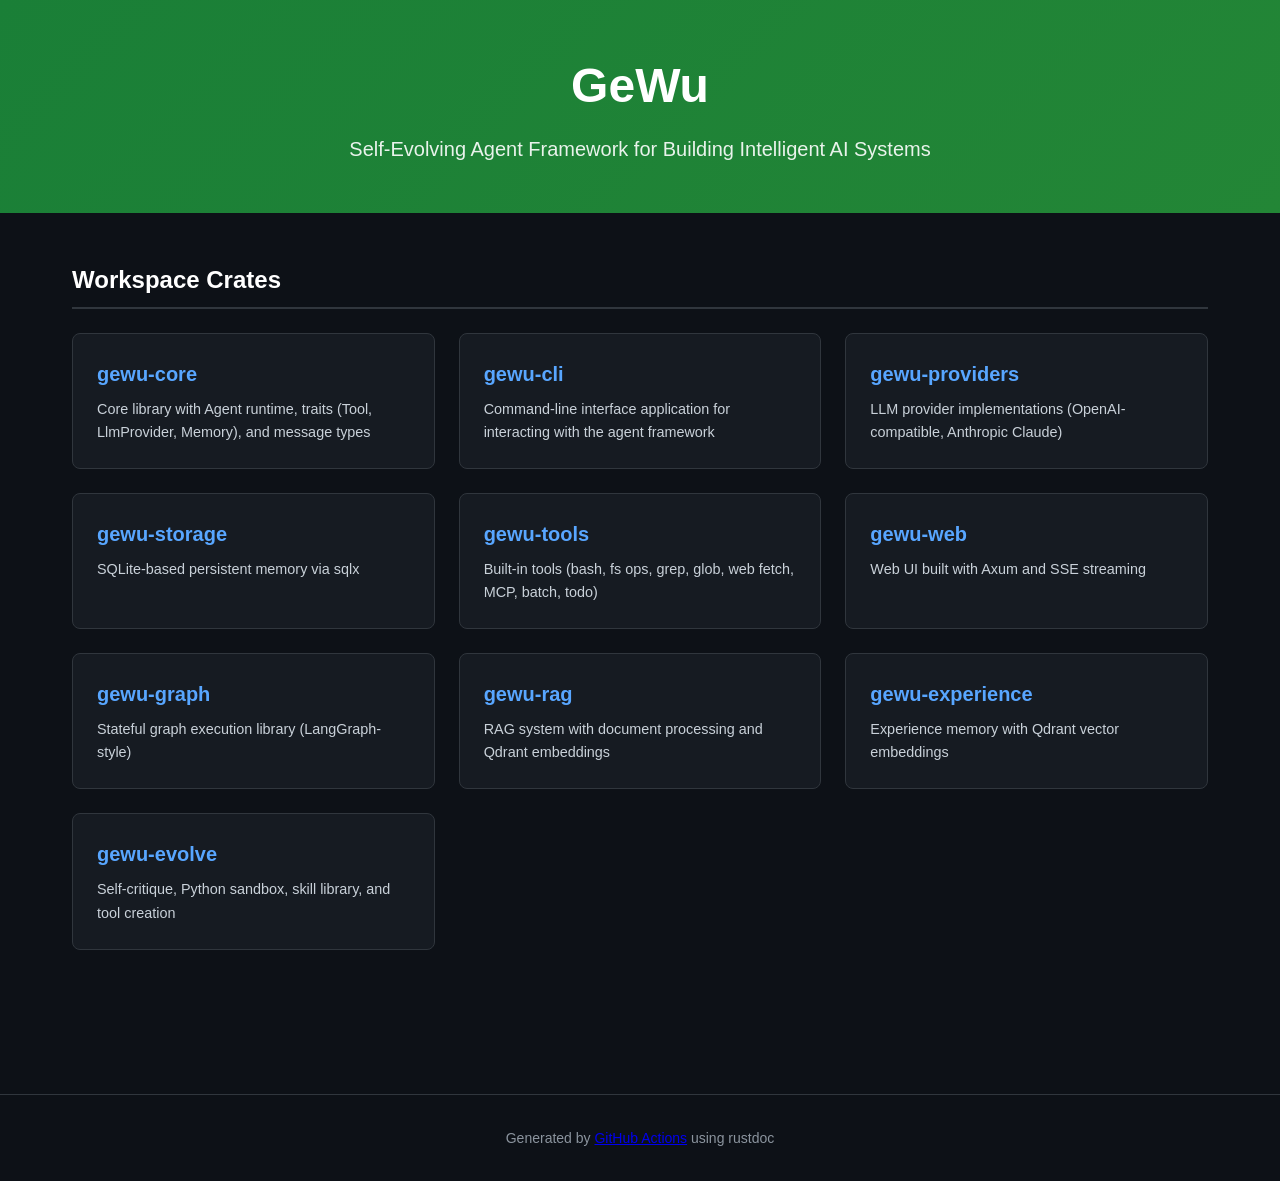
==== docs/index.html @ 14e0a1c6 "add index.html" ====
<!DOCTYPE html>
<html lang="en">
<head>
    <meta charset="UTF-8">
    <meta name="viewport" content="width=device-width, initial-scale=1.0">
    <title>GeWu - Self-Evolving Agent Framework</title>
    <style>
        :root {
            --bg-color: #0d1117;
            --text-color: #c9d1d9;
            --link-color: #58a6ff;
            --link-hover: #79c0ff;
            --card-bg: #161b22;
            --card-border: #30363d;
            --header-gradient-end: #238636;
            --header-gradient-start: #1a7f37;
        }
        * { box-sizing: border-box; margin: 0; padding: 0; }
        body {
            font-family: -apple-system, BlinkMacSystemFont, 'Segoe UI', Helvetica, Arial, sans-serif;
            background-color: var(--bg-color);
            color: var(--text-color);
            line-height: 1.6;
            min-height: 100vh;
        }
        .header {
            background: linear-gradient(135deg, var(--header-gradient-start), var(--header-gradient-end));
            padding: 3rem 2rem;
            text-align: center;
        }
        .header h1 {
            font-size: 3rem;
            color: #ffffff;
            margin-bottom: 0.5rem;
            font-weight: 700;
        }
        .header p {
            font-size: 1.25rem;
            color: rgba(255,255,255,0.9);
        }
        .container {
            max-width: 1200px;
            margin: 0 auto;
            padding: 3rem 2rem;
        }
        .section-title {
            font-size: 1.5rem;
            color: #ffffff;
            margin-bottom: 1.5rem;
            padding-bottom: 0.5rem;
            border-bottom: 2px solid var(--card-border);
        }
        .crates-grid {
            display: grid;
            grid-template-columns: repeat(auto-fill, minmax(300px, 1fr));
            gap: 1.5rem;
            margin-bottom: 3rem;
        }
        .crate-card {
            background: var(--card-bg);
            border: 1px solid var(--card-border);
            border-radius: 8px;
            padding: 1.5rem;
            transition: border-color 0.2s, transform 0.2s;
        }
        .crate-card:hover {
            border-color: var(--link-color);
            transform: translateY(-2px);
        }
        .crate-card h3 {
            color: var(--link-color);
            font-size: 1.25rem;
            margin-bottom: 0.5rem;
        }
        .crate-card h3 a {
            color: inherit;
            text-decoration: none;
        }
        .crate-card h3 a:hover {
            color: var(--link-hover);
            text-decoration: underline;
        }
        .crate-card p {
            font-size: 0.9rem;
            color: var(--text-color);
        }
        .footer {
            text-align: center;
            padding: 2rem;
            color: #8b949e;
            font-size: 0.875rem;
            border-top: 1px solid var(--card-border);
            margin-top: 3rem;
        }
        @media (max-width: 600px) {
            .header h1 { font-size: 2rem; }
            .crates-grid { grid-template-columns: 1fr; }
        }
    </style>
</head>
<body>
    <div class="header">
        <h1>GeWu</h1>
        <p>Self-Evolving Agent Framework for Building Intelligent AI Systems</p>
    </div>
    <div class="container">
        <h2 class="section-title">Workspace Crates</h2>
        <div class="crates-grid">
            <div class="crate-card">
                <h3><a href="gewu_core/index.html">gewu-core</a></h3>
                <p>Core library with Agent runtime, traits (Tool, LlmProvider, Memory), and message types</p>
            </div>
            <div class="crate-card">
                <h3><a href="gewu_cli/index.html">gewu-cli</a></h3>
                <p>Command-line interface application for interacting with the agent framework</p>
            </div>
            <div class="crate-card">
                <h3><a href="gewu_providers/index.html">gewu-providers</a></h3>
                <p>LLM provider implementations (OpenAI-compatible, Anthropic Claude)</p>
            </div>
            <div class="crate-card">
                <h3><a href="gewu_storage/index.html">gewu-storage</a></h3>
                <p>SQLite-based persistent memory via sqlx</p>
            </div>
            <div class="crate-card">
                <h3><a href="gewu_tools/index.html">gewu-tools</a></h3>
                <p>Built-in tools (bash, fs ops, grep, glob, web fetch, MCP, batch, todo)</p>
            </div>
            <div class="crate-card">
                <h3><a href="gewu_web/index.html">gewu-web</a></h3>
                <p>Web UI built with Axum and SSE streaming</p>
            </div>
            <div class="crate-card">
                <h3><a href="gewu_graph/index.html">gewu-graph</a></h3>
                <p>Stateful graph execution library (LangGraph-style)</p>
            </div>
            <div class="crate-card">
                <h3><a href="gewu_rag/index.html">gewu-rag</a></h3>
                <p>RAG system with document processing and Qdrant embeddings</p>
            </div>
            <div class="crate-card">
                <h3><a href="gewu_experience/index.html">gewu-experience</a></h3>
                <p>Experience memory with Qdrant vector embeddings</p>
            </div>
            <div class="crate-card">
                <h3><a href="gewu_evolve/index.html">gewu-evolve</a></h3>
                <p>Self-critique, Python sandbox, skill library, and tool creation</p>
            </div>
        </div>
    </div>
    <div class="footer">
        Generated by <a href="https://github.com/actions/upload-pages-artifact">GitHub Actions</a> using rustdoc
    </div>
</body>
</html>
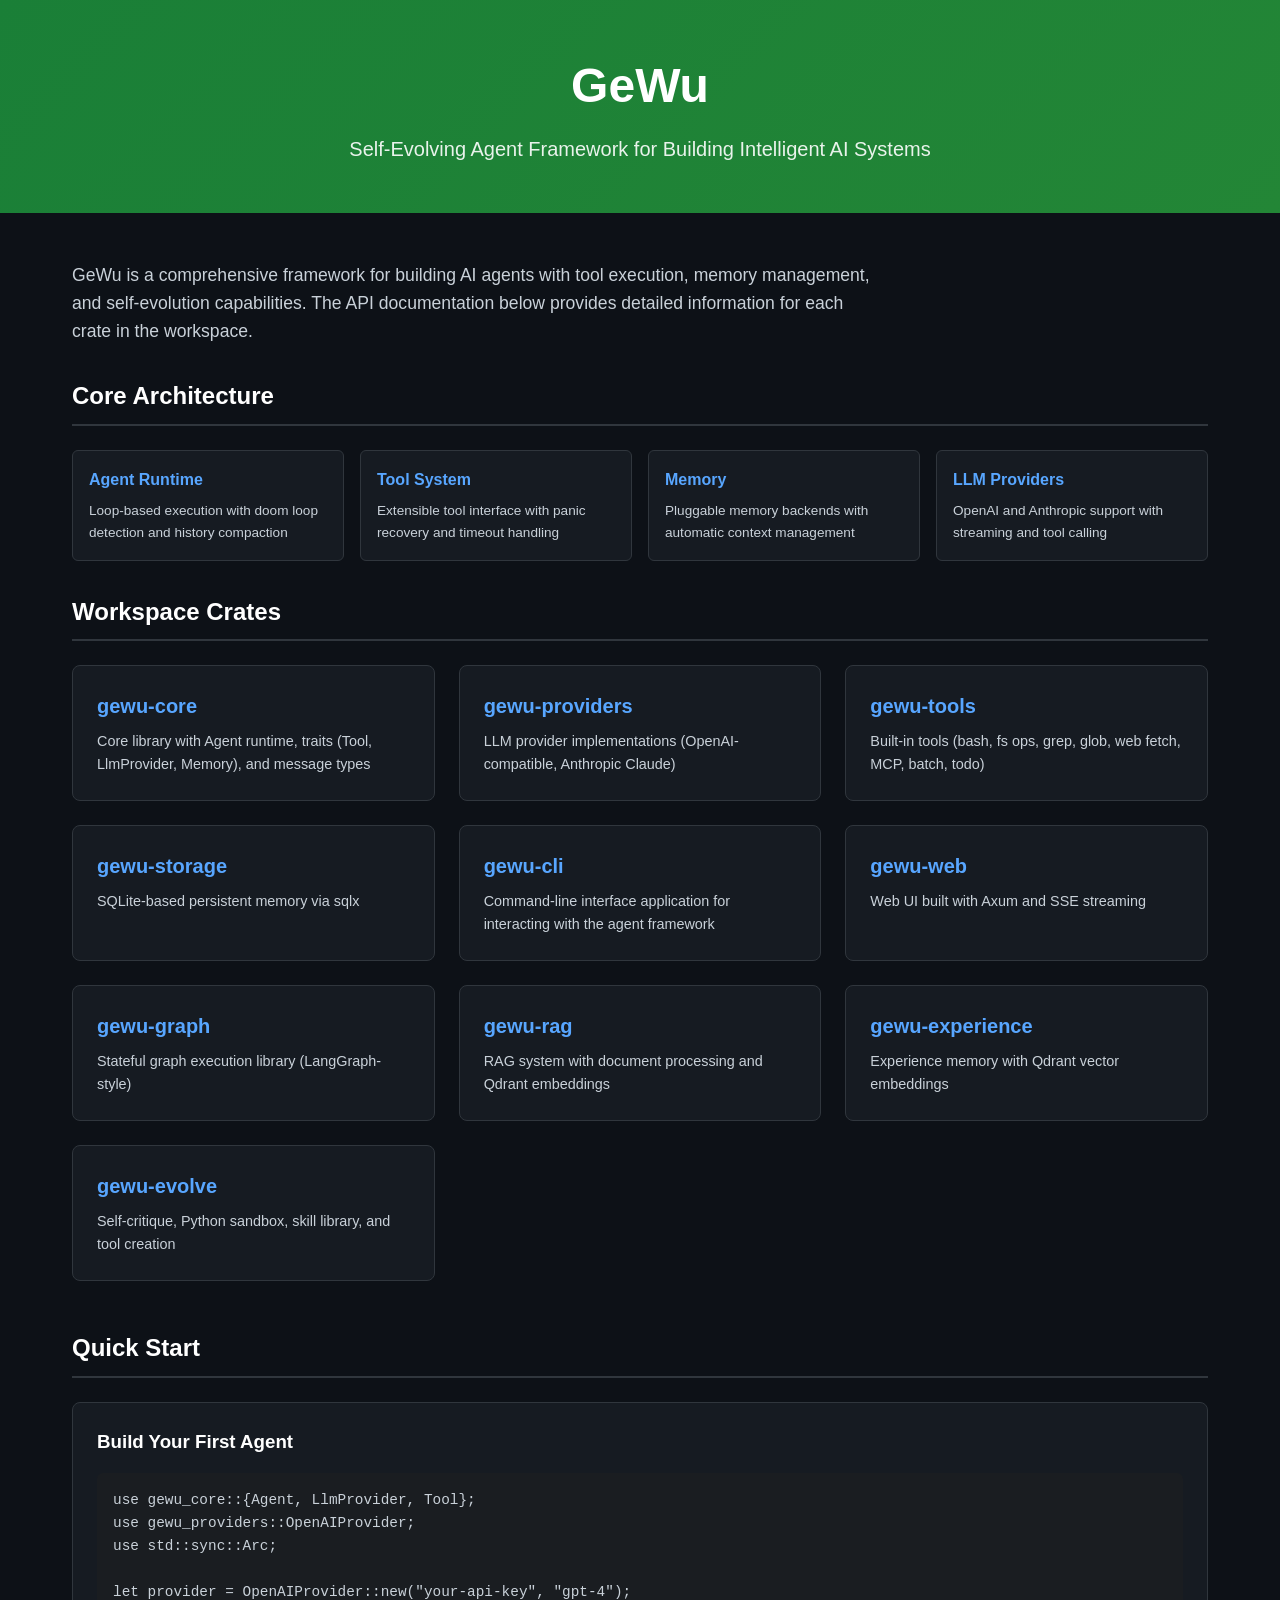
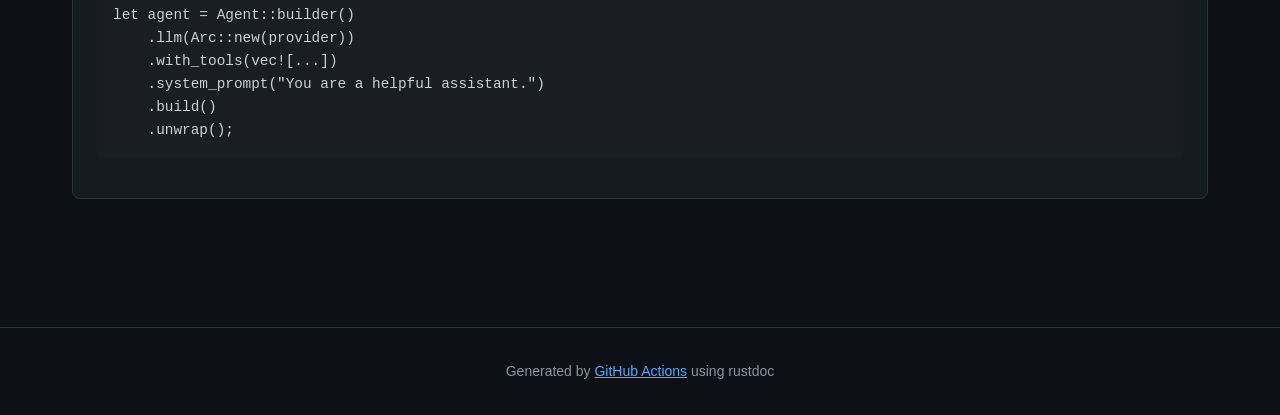
==== commit de9e2ac1: "refactoring" ====
--- a/docs/index.html
+++ b/docs/index.html
@@ -50,6 +50,11 @@
             padding-bottom: 0.5rem;
             border-bottom: 2px solid var(--card-border);
         }
+        .intro {
+            margin-bottom: 2rem;
+            font-size: 1.1rem;
+            max-width: 800px;
+        }
         .crates-grid {
             display: grid;
             grid-template-columns: repeat(auto-fill, minmax(300px, 1fr));
@@ -83,6 +88,55 @@
         .crate-card p {
             font-size: 0.9rem;
             color: var(--text-color);
+        }
+        .feature-grid {
+            display: grid;
+            grid-template-columns: repeat(auto-fill, minmax(250px, 1fr));
+            gap: 1rem;
+            margin-bottom: 2rem;
+        }
+        .feature {
+            background: var(--card-bg);
+            border: 1px solid var(--card-border);
+            border-radius: 6px;
+            padding: 1rem;
+        }
+        .feature h4 {
+            color: var(--link-color);
+            margin-bottom: 0.5rem;
+            font-size: 1rem;
+        }
+        .feature p {
+            font-size: 0.85rem;
+            color: var(--text-color);
+        }
+        .quick-start {
+            background: var(--card-bg);
+            border: 1px solid var(--card-border);
+            border-radius: 8px;
+            padding: 1.5rem;
+            margin-bottom: 2rem;
+        }
+        .quick-start h3 {
+            color: #ffffff;
+            margin-bottom: 1rem;
+        }
+        .quick-start code {
+            background: #1a1d21;
+            padding: 0.2rem 0.4rem;
+            border-radius: 4px;
+            font-size: 0.9rem;
+        }
+        .quick-start pre {
+            background: #1a1d21;
+            padding: 1rem;
+            border-radius: 6px;
+            overflow-x: auto;
+            margin: 1rem 0;
+        }
+        .quick-start pre code {
+            background: none;
+            padding: 0;
         }
         .footer {
             text-align: center;
@@ -91,6 +145,9 @@
             font-size: 0.875rem;
             border-top: 1px solid var(--card-border);
             margin-top: 3rem;
+        }
+        .footer a {
+            color: var(--link-color);
         }
         @media (max-width: 600px) {
             .header h1 { font-size: 2rem; }
@@ -104,6 +161,30 @@
         <p>Self-Evolving Agent Framework for Building Intelligent AI Systems</p>
     </div>
     <div class="container">
+        <div class="intro">
+            <p>GeWu is a comprehensive framework for building AI agents with tool execution, memory management, and self-evolution capabilities. The API documentation below provides detailed information for each crate in the workspace.</p>
+        </div>
+
+        <h2 class="section-title">Core Architecture</h2>
+        <div class="feature-grid">
+            <div class="feature">
+                <h4>Agent Runtime</h4>
+                <p>Loop-based execution with doom loop detection and history compaction</p>
+            </div>
+            <div class="feature">
+                <h4>Tool System</h4>
+                <p>Extensible tool interface with panic recovery and timeout handling</p>
+            </div>
+            <div class="feature">
+                <h4>Memory</h4>
+                <p>Pluggable memory backends with automatic context management</p>
+            </div>
+            <div class="feature">
+                <h4>LLM Providers</h4>
+                <p>OpenAI and Anthropic support with streaming and tool calling</p>
+            </div>
+        </div>
+
         <h2 class="section-title">Workspace Crates</h2>
         <div class="crates-grid">
             <div class="crate-card">
@@ -111,22 +192,22 @@
                 <p>Core library with Agent runtime, traits (Tool, LlmProvider, Memory), and message types</p>
             </div>
             <div class="crate-card">
+                <h3><a href="gewu_providers/index.html">gewu-providers</a></h3>
+                <p>LLM provider implementations (OpenAI-compatible, Anthropic Claude)</p>
+            </div>
+            <div class="crate-card">
+                <h3><a href="gewu_tools/index.html">gewu-tools</a></h3>
+                <p>Built-in tools (bash, fs ops, grep, glob, web fetch, MCP, batch, todo)</p>
+            </div>
+            <div class="crate-card">
+                <h3><a href="gewu_storage/index.html">gewu-storage</a></h3>
+                <p>SQLite-based persistent memory via sqlx</p>
+            </div>
+            <div class="crate-card">
                 <h3><a href="gewu_cli/index.html">gewu-cli</a></h3>
                 <p>Command-line interface application for interacting with the agent framework</p>
             </div>
             <div class="crate-card">
-                <h3><a href="gewu_providers/index.html">gewu-providers</a></h3>
-                <p>LLM provider implementations (OpenAI-compatible, Anthropic Claude)</p>
-            </div>
-            <div class="crate-card">
-                <h3><a href="gewu_storage/index.html">gewu-storage</a></h3>
-                <p>SQLite-based persistent memory via sqlx</p>
-            </div>
-            <div class="crate-card">
-                <h3><a href="gewu_tools/index.html">gewu-tools</a></h3>
-                <p>Built-in tools (bash, fs ops, grep, glob, web fetch, MCP, batch, todo)</p>
-            </div>
-            <div class="crate-card">
                 <h3><a href="gewu_web/index.html">gewu-web</a></h3>
                 <p>Web UI built with Axum and SSE streaming</p>
             </div>
@@ -146,6 +227,22 @@
                 <h3><a href="gewu_evolve/index.html">gewu-evolve</a></h3>
                 <p>Self-critique, Python sandbox, skill library, and tool creation</p>
             </div>
+        </div>
+
+        <h2 class="section-title">Quick Start</h2>
+        <div class="quick-start">
+            <h3>Build Your First Agent</h3>
+<pre><code>use gewu_core::{Agent, LlmProvider, Tool};
+use gewu_providers::OpenAIProvider;
+use std::sync::Arc;
+
+let provider = OpenAIProvider::new("your-api-key", "gpt-4");
+let agent = Agent::builder()
+    .llm(Arc::new(provider))
+    .with_tools(vec![...])
+    .system_prompt("You are a helpful assistant.")
+    .build()
+    .unwrap();</code></pre>
         </div>
     </div>
     <div class="footer">
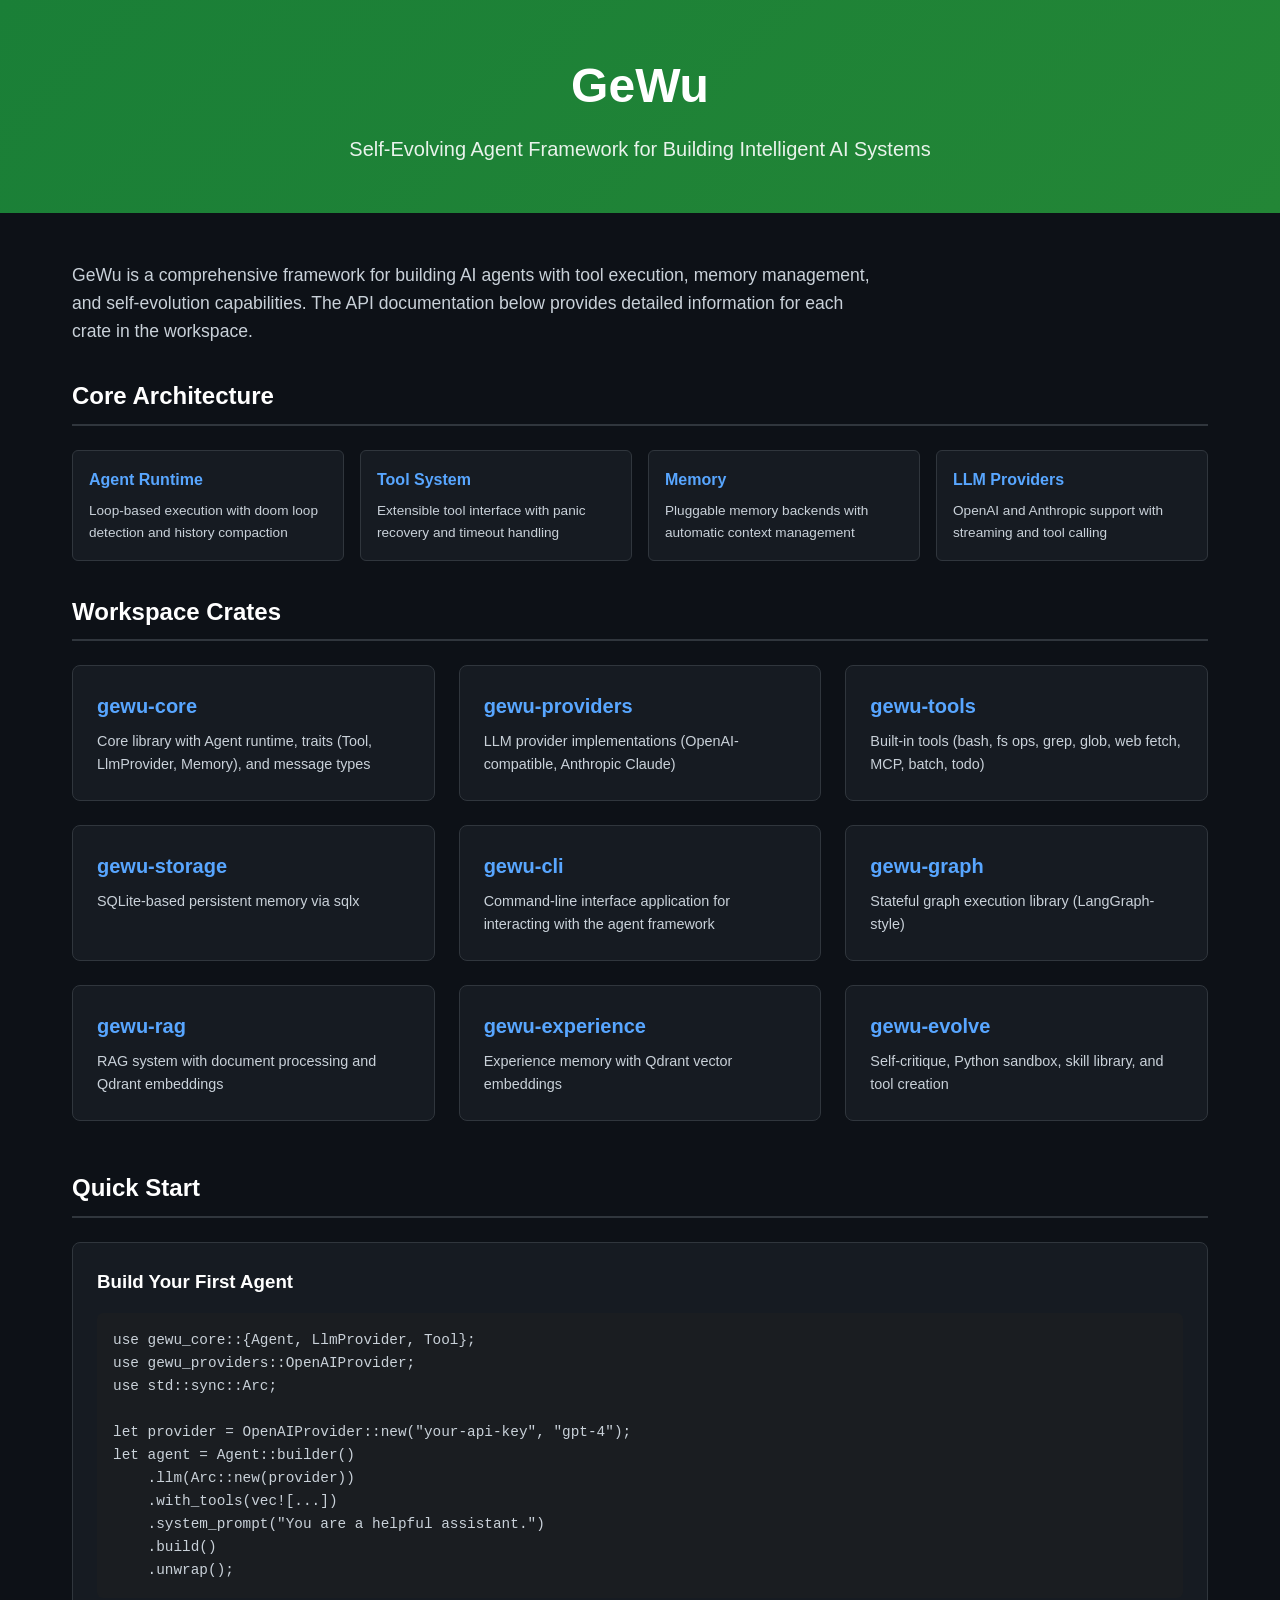
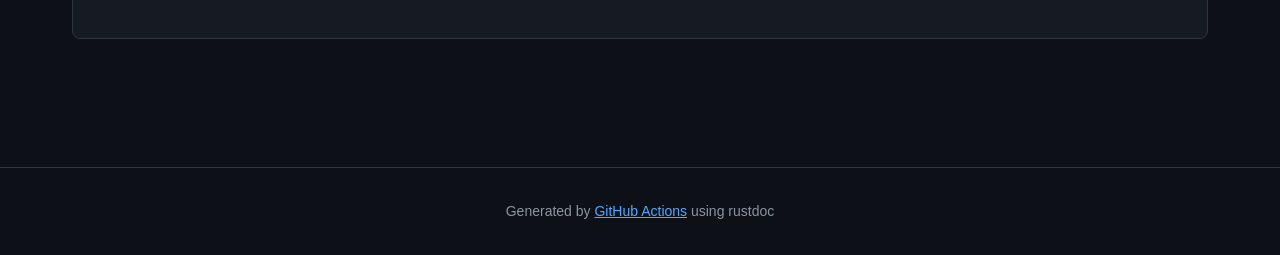
==== commit 56487861: "update" ====
--- a/docs/index.html
+++ b/docs/index.html
@@ -208,10 +208,6 @@
                 <p>Command-line interface application for interacting with the agent framework</p>
             </div>
             <div class="crate-card">
-                <h3><a href="gewu_web/index.html">gewu-web</a></h3>
-                <p>Web UI built with Axum and SSE streaming</p>
-            </div>
-            <div class="crate-card">
                 <h3><a href="gewu_graph/index.html">gewu-graph</a></h3>
                 <p>Stateful graph execution library (LangGraph-style)</p>
             </div>
